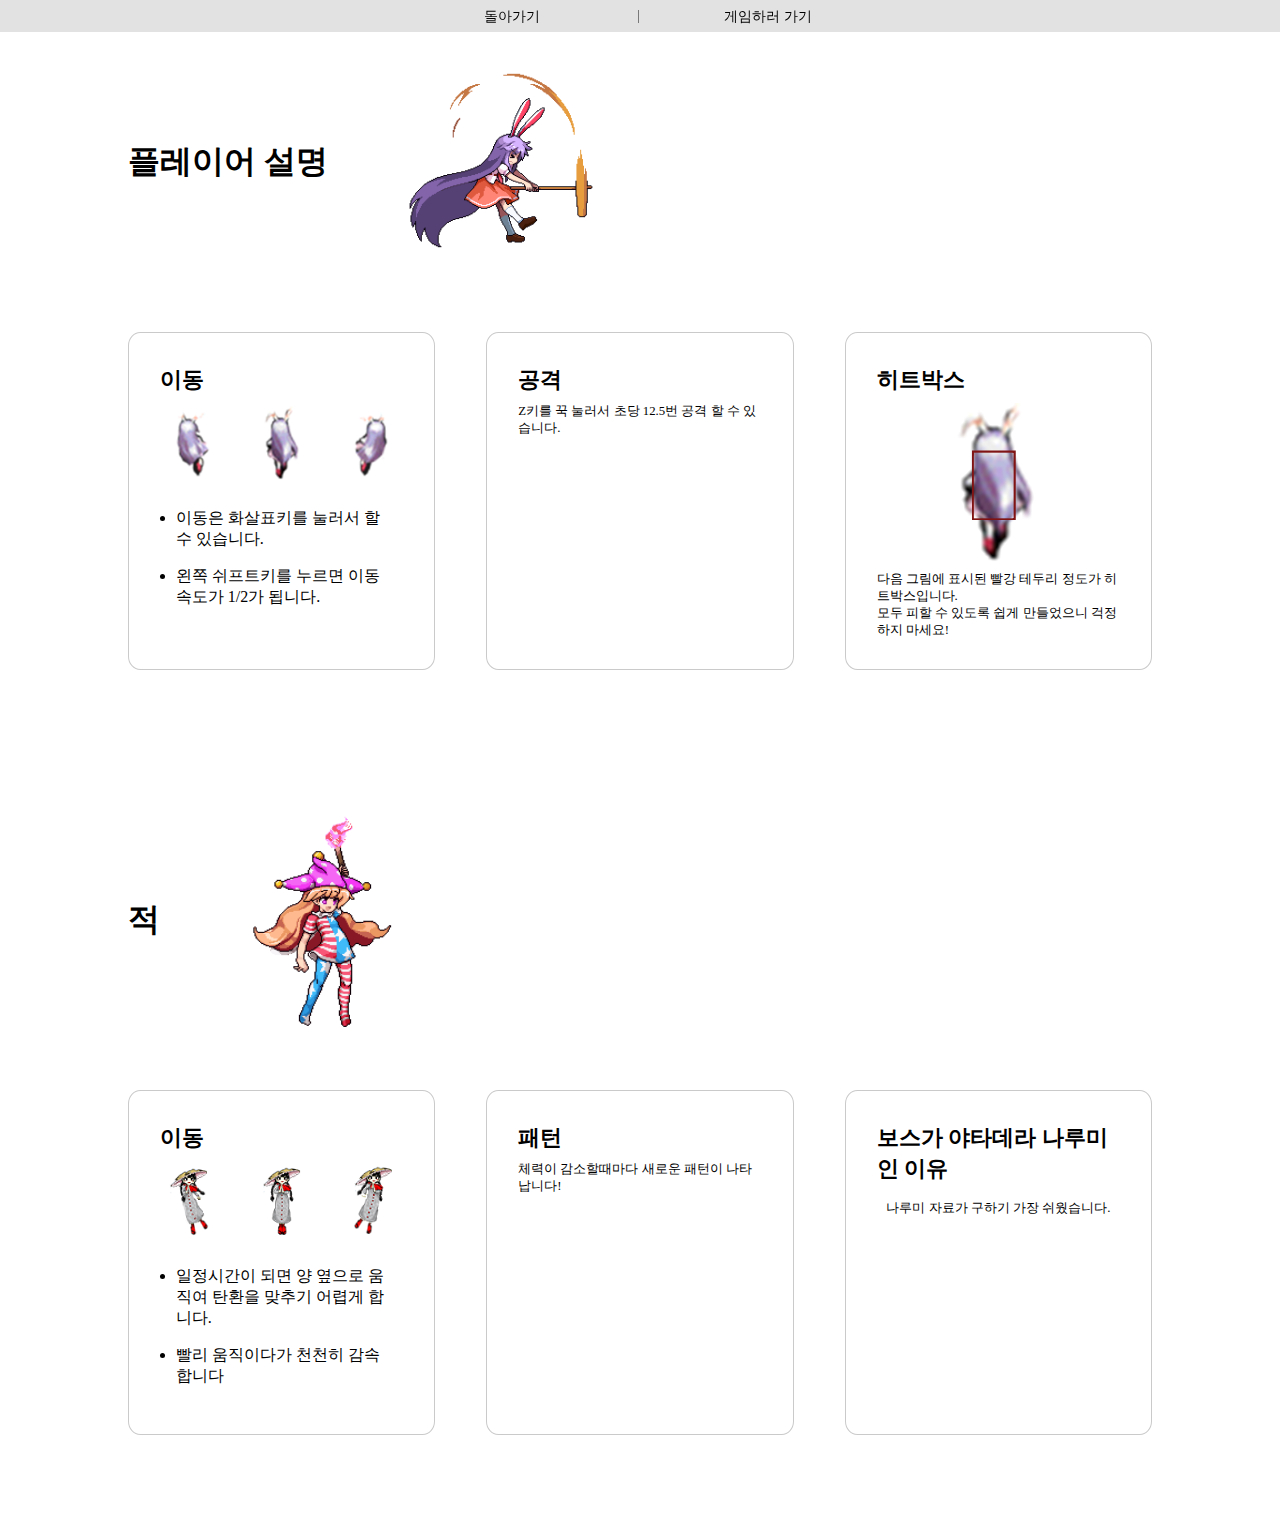
==== sub1/gameExplanation.html @ 1087972b "add) 목표 서브 페이지 갯수 감소, 탄막게임 수정, 서브 페이지 추가" ====
<!DOCTYPE html>
<html lang="ko">

<head>
    <meta charset="UTF-8">
    <meta http-equiv="X-UA-Compatible" content="IE=edge">
    <meta name="viewport" content="width=device-width, initial-scale=1.0">
    <title>동방-게임 설명</title>
    <link rel="stylesheet" href="./subStyle.css">
</head>

<body>
    <header>
        <ul>
            <li><a href="../index.html">돌아가기</a><span class="header-span">|</span></li>
            <li><a href="../sub1/sub.html">게임하러 가기</a></li>
        </ul>
    </header>

    <section>
        <div class="title">
            <h1>플레이어 설명</h1>
            <div class="img">
                <img src="./imgs/레이센.gif" alt="타이틀 이미지" title="레이센">
            </div>
        </div>
        <div class="content">
            <article class="explanation">
                <h2>이동</h2>
                <div>
                    <img src="./imgs/설명용-1.png" alt="">
                    <ul>
                        <li>이동은 화살표키를 눌러서 할 수 있습니다.</li>
                        <li>왼쪽 쉬프트키를 누르면 이동속도가 1/2가 됩니다.</li>
                    </ul>
                </div>
            </article>
            <article class="explanation">
                <h2>공격</h2>
                <div>
                    <p>
                        Z키를 꾹 눌러서 초당 12.5번 공격 할 수 있습니다.
                    </p>
                </div>
            </article>
            <article class="explanation">
                <h2>히트박스</h2>
                <div>
                    <img src="./imgs/설명용-2.png" alt="">
                    <p>
                        다음 그림에 표시된 빨강 테두리 정도가 히트박스입니다.<br>
                        모두 피할 수 있도록 쉽게 만들었으니 걱정하지 마세요!
                    </p>
                </div>
            </article>
        </div>
    </section>

    <section>
        <div class="title">
            <h1>적</h1>
            <div class="img">
                <img src="./imgs/클라운.gif" alt="타이틀 이미지" title="레이센">
            </div>
        </div>
        <div class="content">
            <article class="explanation">
                <h2>이동</h2>
                <div>
                    <img src="./imgs/설명용-3.png" alt="">
                    <ul>
                        <li>일정시간이 되면 양 옆으로 움직여 탄환을 맞추기 어렵게 합니다.</li>
                        <li>빨리 움직이다가 천천히 감속합니다</li>
                    </ul>
                </div>
            </article>
            <article class="explanation">
                <h2>패턴</h2>
                <div>
                    <p>
                        체력이 감소할때마다 새로운 패턴이 나타납니다!
                    </p>
                </div>
            </article>
            <article class="explanation">
                <h2>보스가 야타데라 나루미인 이유</h2>
                <div>
                    <img src="./imgs/boss/images/1_28.png" alt="">
                    <p>
                        나루미 자료가 구하기 가장 쉬웠습니다.
                    </p>
                </div>
            </article>
        </div>
    </section>
</body>

</html>
---- sub1/subStyle.css ----
*{
    margin: 0;
    padding: 0;
    box-sizing: border-box;
}

header{
    z-index: 1000;
    display: flex;
    justify-content: center;
    align-items: center;
    position: fixed;
    width: 100%;
    height: 2rem;
    background-color: rgba(213, 213, 213, 0.7);
}

header ul{
    width: 40%;
    list-style: none;
    display: flex;
    justify-content: space-between;
    align-items: center;
}

header li{
    font-size: 0.9rem;
    width: 50%;
    text-align: center;
    position: relative;
    color: rgba(0, 0, 0, 0.671);
}

header li a{
    color: rgb(0, 0, 0);
    text-decoration: none;
}

.header-span{
    position: absolute;
    right: 0;
}

section{
    padding: 2.5rem 10%;
}

.title{
    display: flex;
    align-items: center;
    gap: 2%;
    font-size: 1rem;
}

.title img{
    width: 20rem;
    height: 15rem;
    object-fit: contain;
    object-position: center;
}

.content{
    display: flex;
    justify-content: space-between;
}

.explanation{
    width: 30%;
    transition: .3s;
    overflow: hidden;
    padding: 3%;
    border-radius: 4%;
    border: 1px solid rgb(202, 202, 202);
    margin: 3rem 0;
}

.explanation:hover{
    border-bottom: 5px solid rgb(202, 202, 202);
    border-left: 5px solid rgb(202, 202, 202);
}

.explanation img{
    width: 100%;
    max-height: 10rem;
    margin-bottom: .5rem;
    object-fit: contain;
}


.explanation>div{
    display: flex;
    flex-direction: column;
    align-items: center;
}

.explanation li{
    margin: 1rem;
}

.explanation h2{
    font-size: 1.4rem;
    margin-bottom: 0.5rem;
}

.explanation p{
    font-size: 0.8rem;
}
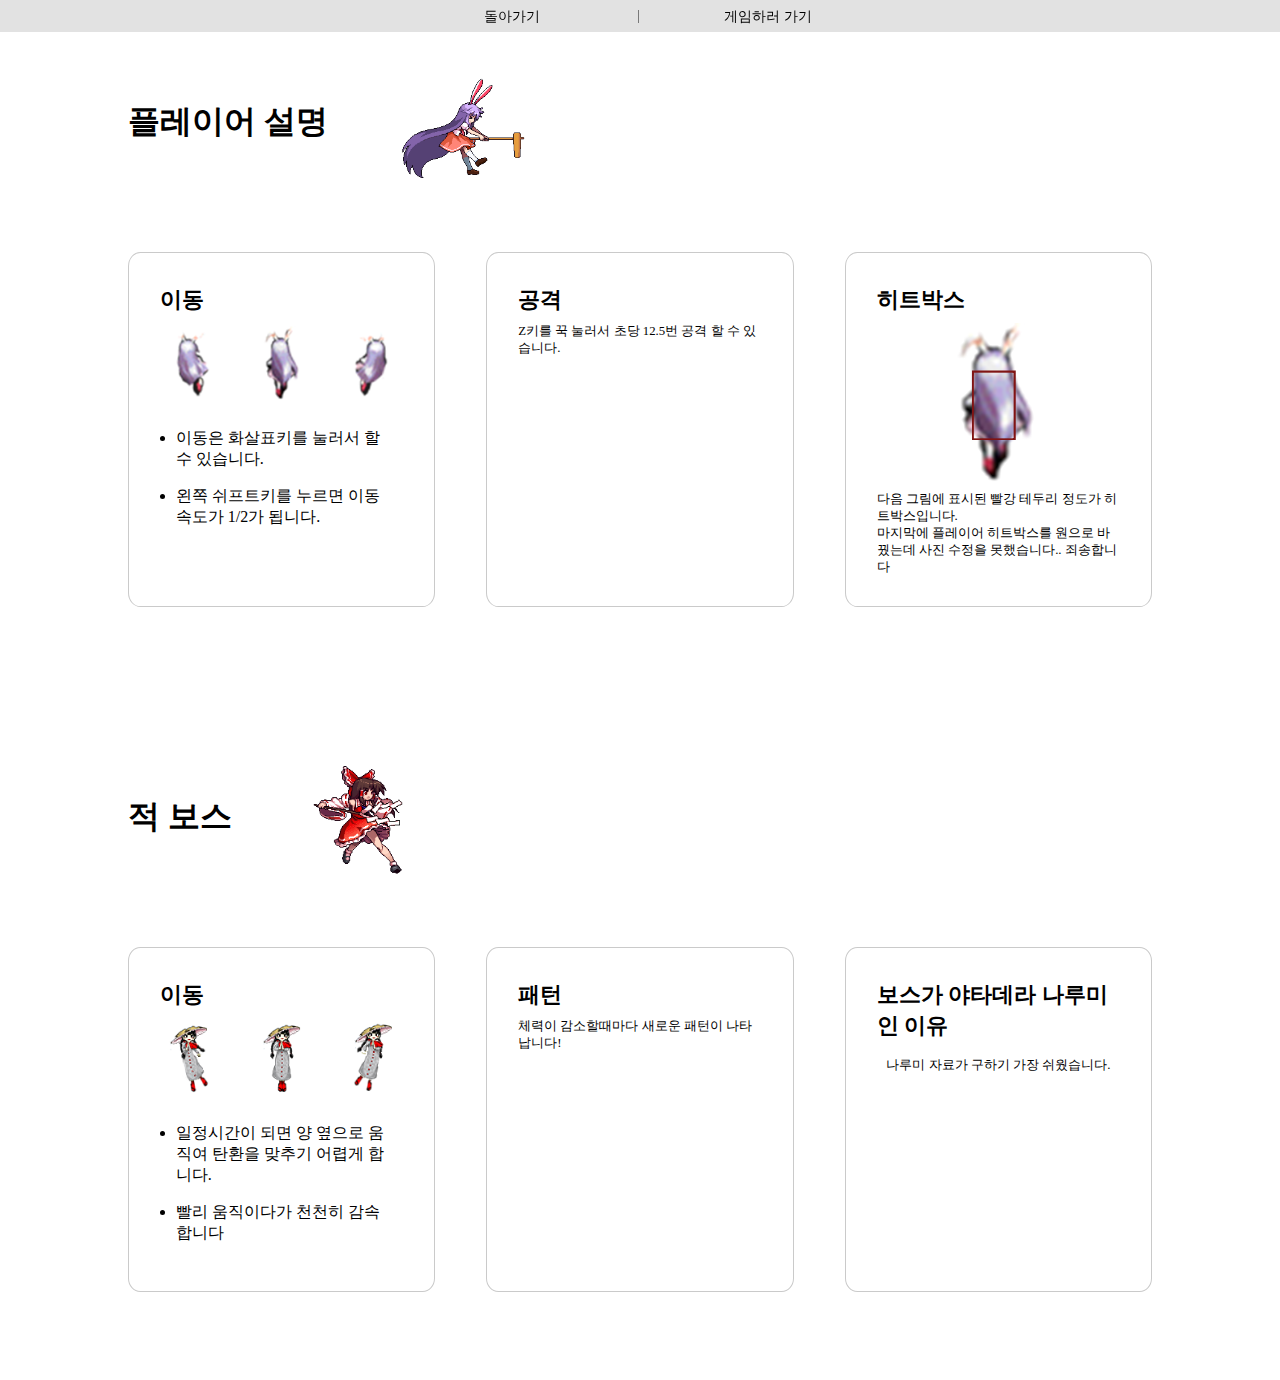
==== commit fe4b1bd4: "add) 탄막 판정 수정 외 자잘한 것들" ====
--- a/sub1/gameExplanation.html
+++ b/sub1/gameExplanation.html
@@ -49,7 +49,7 @@
                     <img src="./imgs/설명용-2.png" alt="">
                     <p>
                         다음 그림에 표시된 빨강 테두리 정도가 히트박스입니다.<br>
-                        모두 피할 수 있도록 쉽게 만들었으니 걱정하지 마세요!
+                        마지막에 플레이어 히트박스를 원으로 바꿨는데 사진 수정을 못했습니다.. 죄송합니다
                     </p>
                 </div>
             </article>
@@ -58,9 +58,9 @@
 
     <section>
         <div class="title">
-            <h1>적</h1>
+            <h1>적 보스</h1>
             <div class="img">
-                <img src="./imgs/클라운.gif" alt="타이틀 이미지" title="레이센">
+                <img src="./imgs/레이무.gif" alt="타이틀 이미지" title="레이센">
             </div>
         </div>
         <div class="content">
--- a/sub1/subStyle.css
+++ b/sub1/subStyle.css
@@ -53,8 +53,8 @@
 }
 
 .title img{
-    width: 20rem;
-    height: 15rem;
+    width: 15rem;
+    height: 10rem;
     object-fit: contain;
     object-position: center;
 }
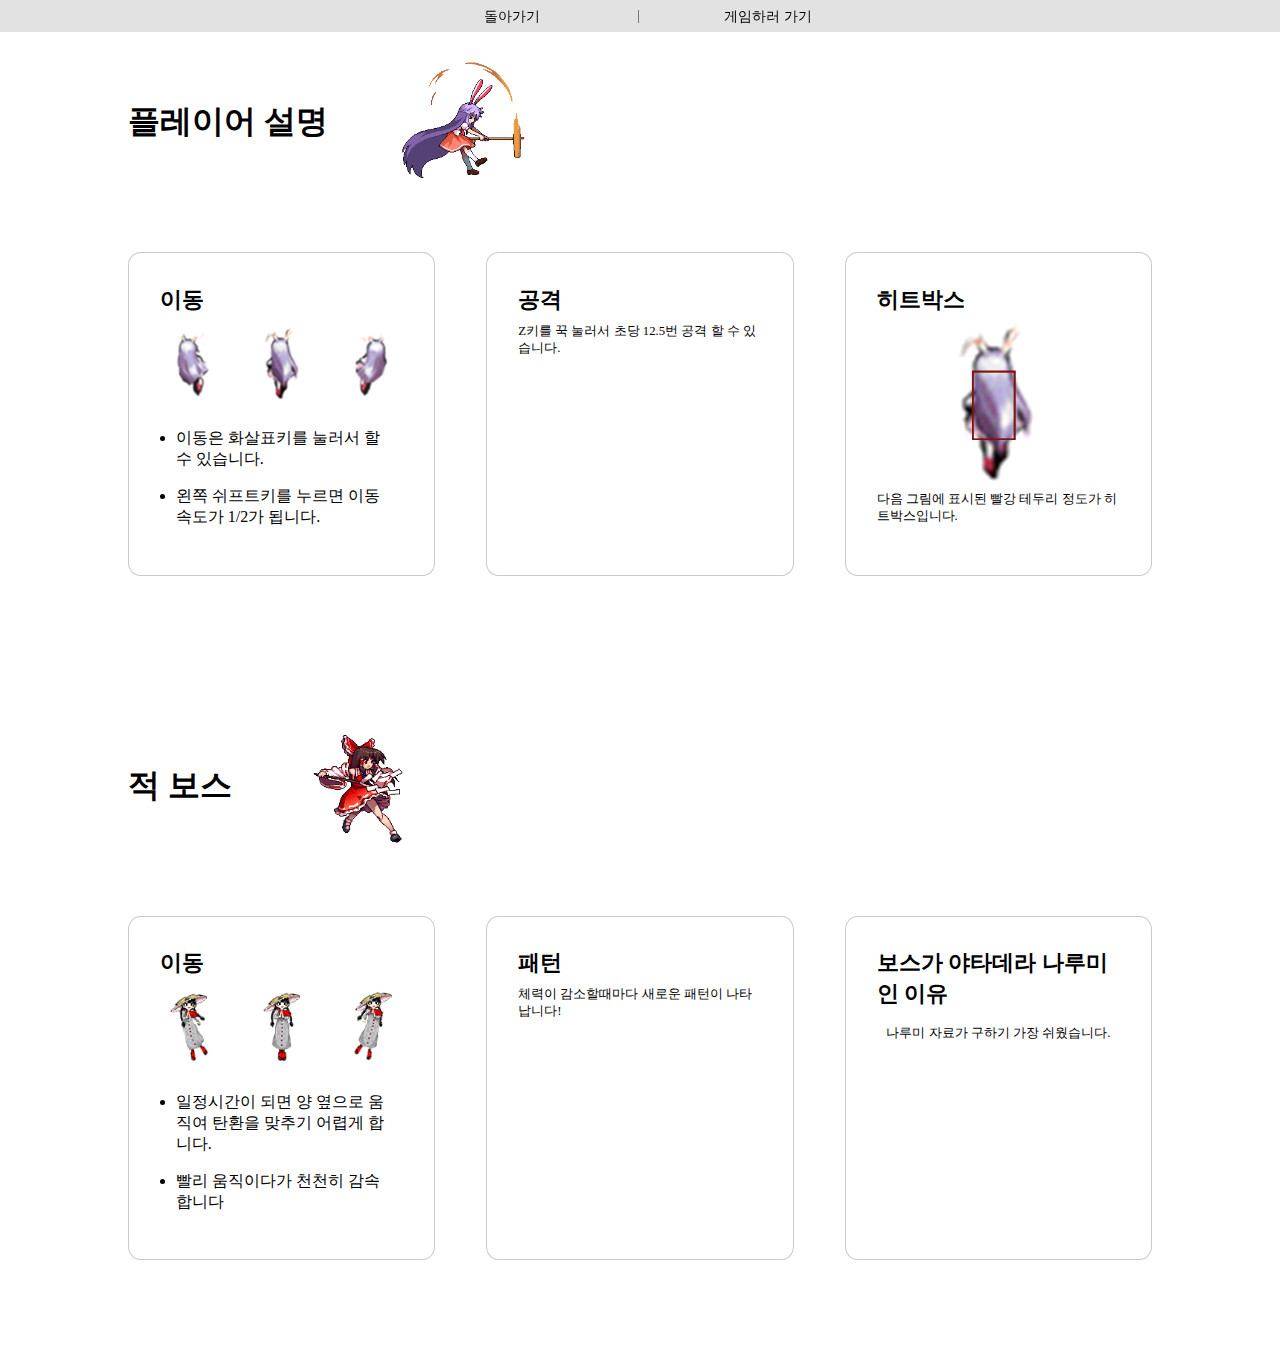
==== commit 9f53e0ee: "테스트" ====
--- a/sub1/gameExplanation.html
+++ b/sub1/gameExplanation.html
@@ -48,8 +48,7 @@
                 <div>
                     <img src="./imgs/설명용-2.png" alt="">
                     <p>
-                        다음 그림에 표시된 빨강 테두리 정도가 히트박스입니다.<br>
-                        마지막에 플레이어 히트박스를 원으로 바꿨는데 사진 수정을 못했습니다.. 죄송합니다
+                        다음 그림에 표시된 빨강 테두리 정도가 히트박스입니다.
                     </p>
                 </div>
             </article>
